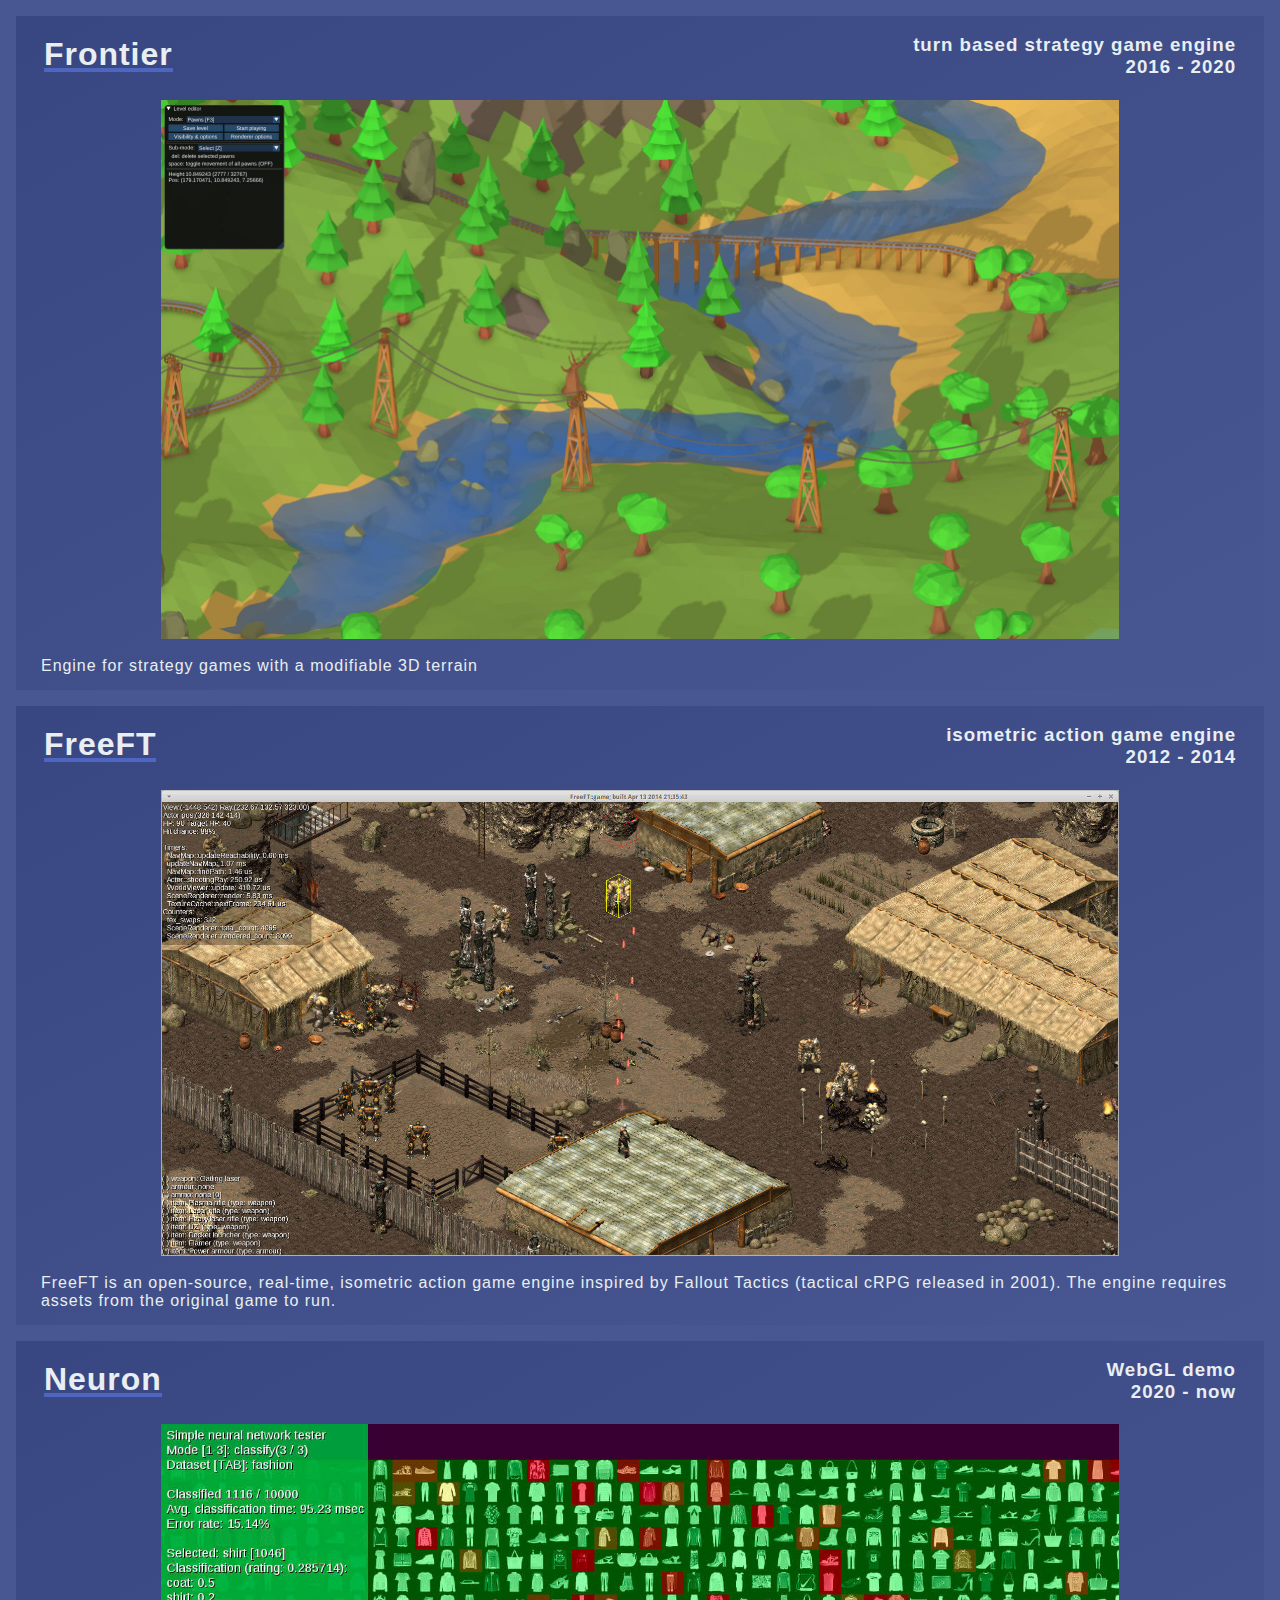
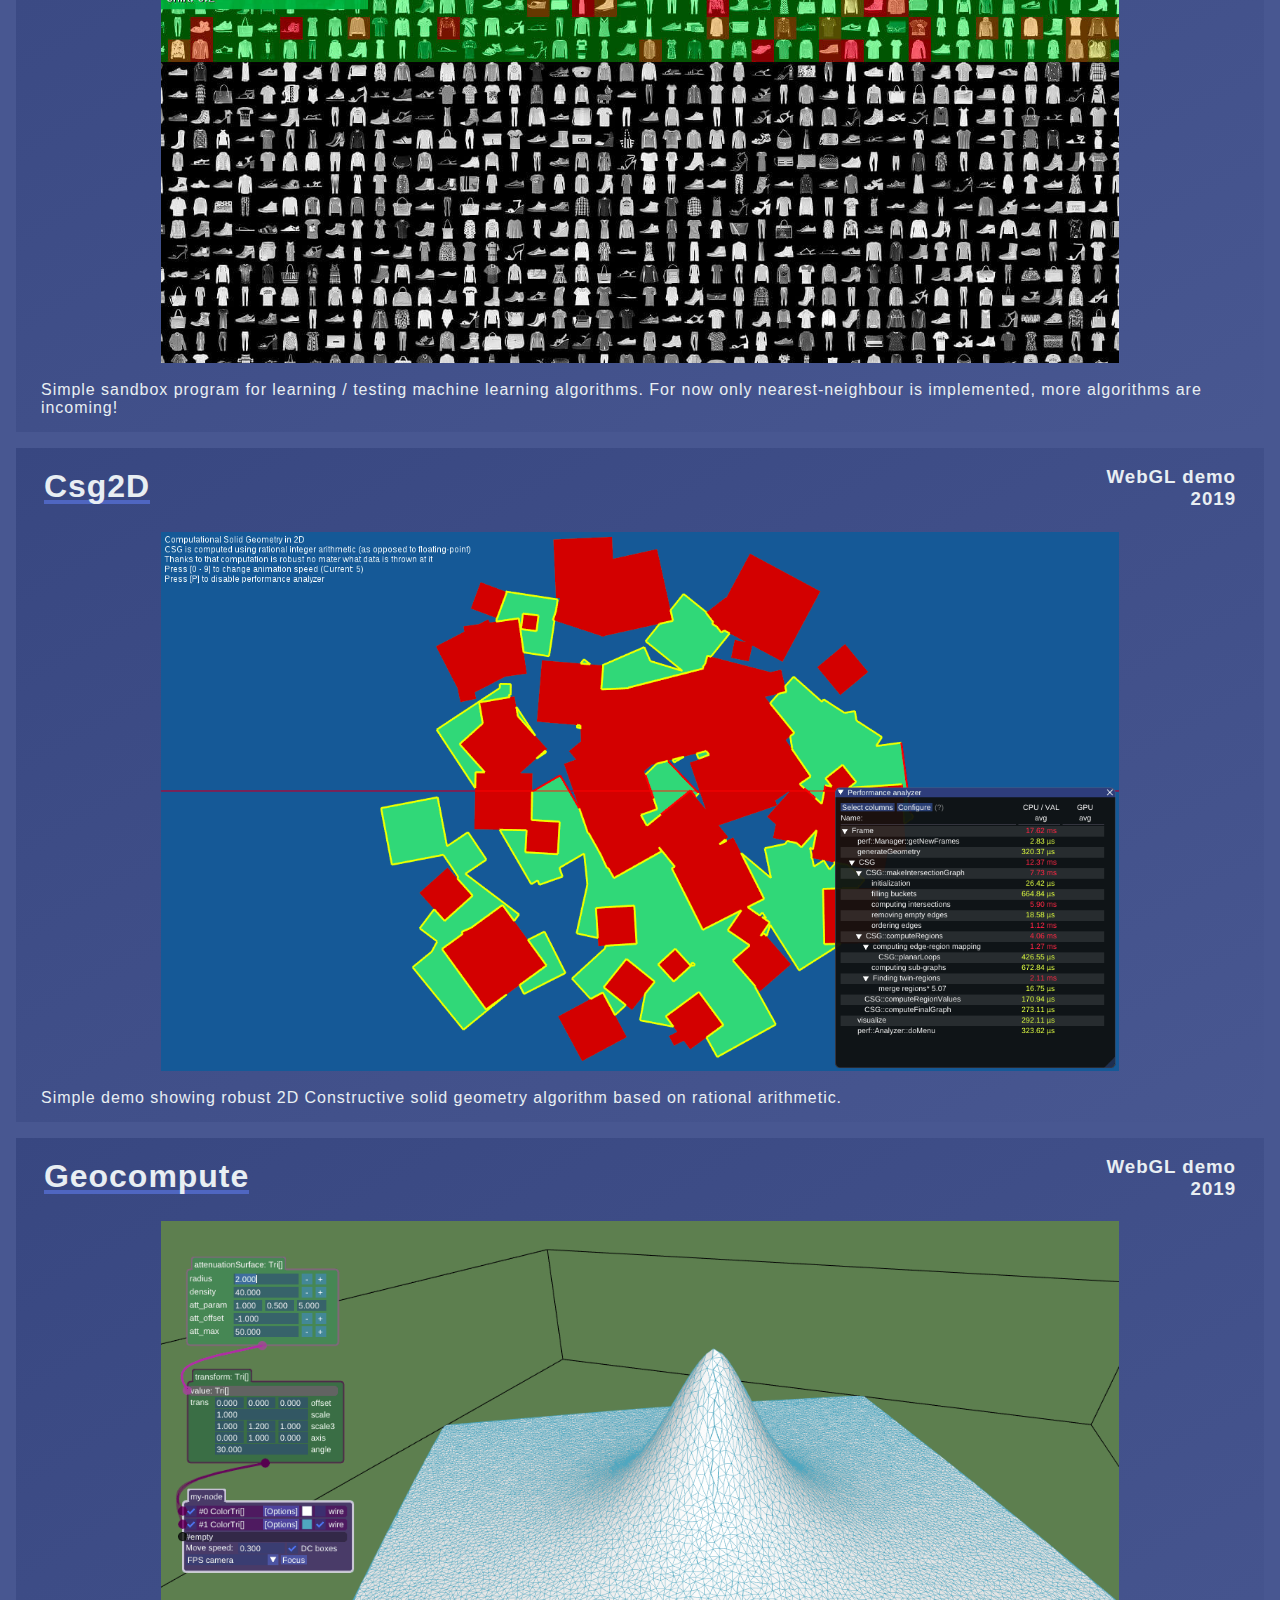
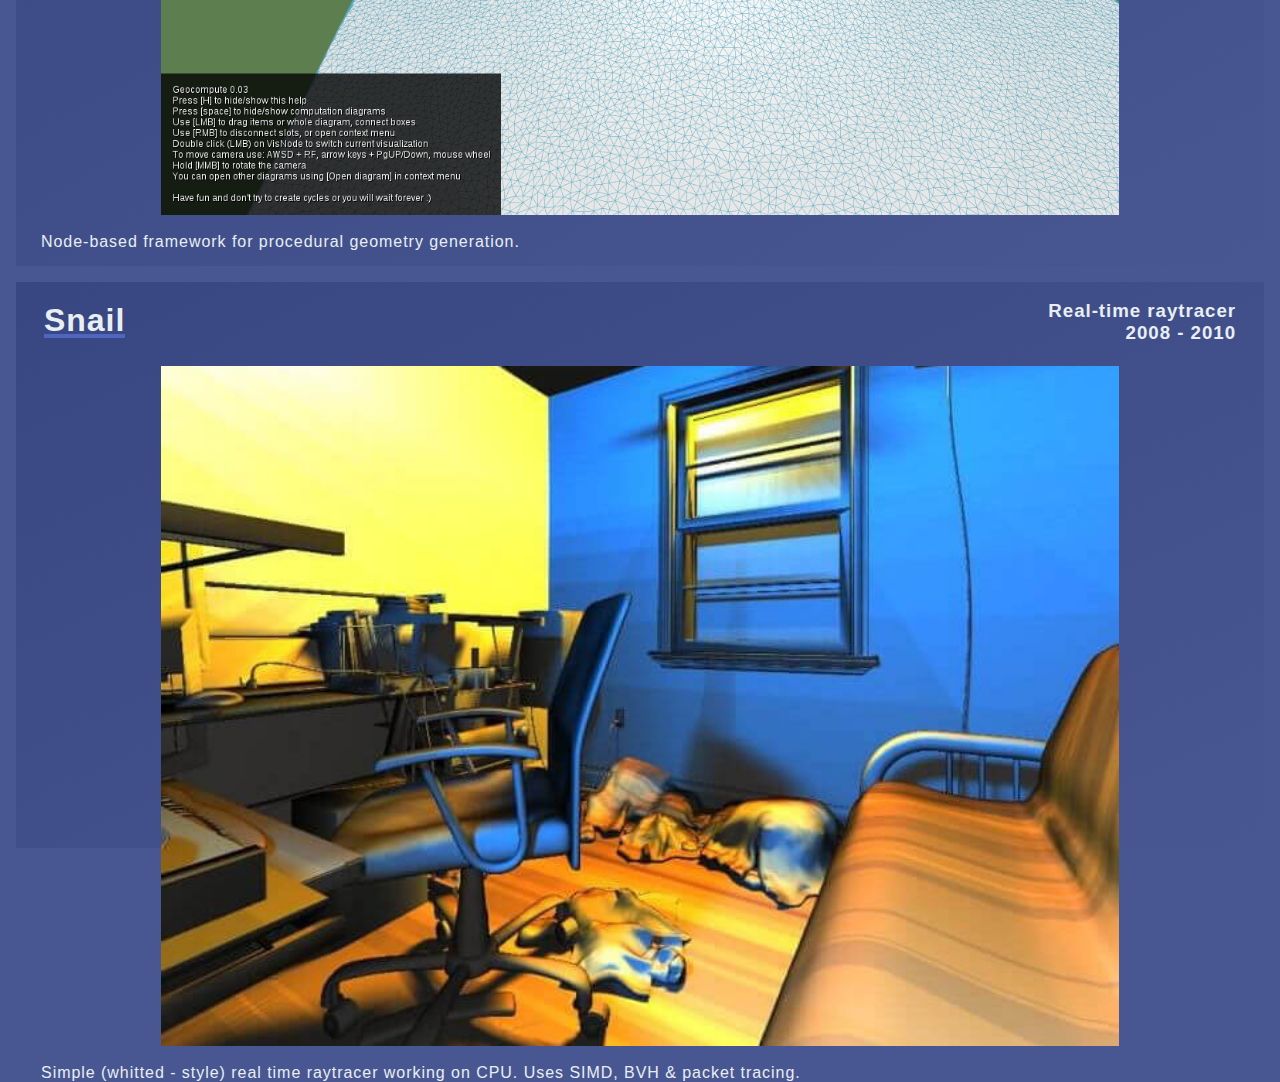
==== index.html @ 6be48909 "Initial commit" ====
<html>
	<head>
		<meta charset="UTF-8"/>
		<meta name="author" content="Krzysztof Jakubowski"/>
		<meta name="viewport" content="width=device-width, initial-scale=1.0"/>
		<title>Hazed Visions Games</title>
		<link rel="stylesheet" type="text/css" href="https://nadult.github.io/style.css"/>
	</head>
	<body class="main">
		<div id="outer">
			<div id="inner">
				<div id="dimensions"> </div>
				<div class="main-toc">
					<div>
						<div style="overflow:hidden">
							<table width="100%">
								<tr>
									<td>
										<h1 class="toc_title">
											<a href="https://nadult.github.io/frontier">Frontier</a>
										</h1>
									</td>
									<td style="align:right;">
										<h3 style="text-align:right;">
											<span>turn based strategy game engine</span>
											<br/>
											<span>2016 - 2020</span>
										</h3>
									</td>
								</tr>
							</table>
						</div>
						<a href="https://nadult.github.io/frontier">
							<image src="https://nadult.github.io/images/frontier/frontier2.jpg"/>
						</a>
						<br/>
						<span class="toc_desc">
		Engine for strategy games with a modifiable 3D terrain
	</span>
					</div>
					<div>
						<div style="overflow:hidden">
							<table width="100%">
								<tr>
									<td>
										<h1 class="toc_title">
											<a href="https://nadult.github.io/freeft">FreeFT</a>
										</h1>
									</td>
									<td style="align:right;">
										<h3 style="text-align:right;">
											<span>isometric action game engine</span>
											<br/>
											<span>2012 - 2014</span>
										</h3>
									</td>
								</tr>
							</table>
						</div>
						<a href="https://nadult.github.io/freeft">
							<image src="https://nadult.github.io/images/freeft/techdemo3a.jpg"/>
						</a>
						<br/>
						<span class="toc_desc">
		FreeFT is an open-source, real-time, isometric action game engine
			inspired by Fallout Tactics (tactical cRPG released in 2001).
		The engine requires assets from the original game to run.
	</span>
					</div>
					<div>
						<div style="overflow:hidden">
							<table width="100%">
								<tr>
									<td>
										<h1 class="toc_title">
											<a href="https://nadult.github.io/neuron">Neuron</a>
										</h1>
									</td>
									<td style="align:right;">
										<h3 style="text-align:right;">
											<span>WebGL demo</span>
											<br/>
											<span>2020 - now</span>
										</h3>
									</td>
								</tr>
							</table>
						</div>
						<a href="https://nadult.github.io/neuron">
							<image src="https://nadult.github.io/images/demos/neuron.jpg"/>
						</a>
						<br/>
						<span class="toc_desc">
		Simple sandbox program for learning / testing machine learning algorithms.
		For now only nearest-neighbour is implemented, more algorithms are incoming!
	</span>
					</div>
					<div>
						<div style="overflow:hidden">
							<table width="100%">
								<tr>
									<td>
										<h1 class="toc_title">
											<a href="https://nadult.github.io/csg2d">Csg2D</a>
										</h1>
									</td>
									<td style="align:right;">
										<h3 style="text-align:right;">
											<span>WebGL demo</span>
											<br/>
											<span>2019</span>
										</h3>
									</td>
								</tr>
							</table>
						</div>
						<a href="https://nadult.github.io/csg2d">
							<image src="https://nadult.github.io/images/demos/csg2d.png"/>
						</a>
						<br/>
						<span class="toc_desc">
		Simple demo showing robust 2D Constructive solid geometry algorithm based
		on rational arithmetic.
	</span>
					</div>
					<div>
						<div style="overflow:hidden">
							<table width="100%">
								<tr>
									<td>
										<h1 class="toc_title">
											<a href="https://nadult.github.io/geocompute">Geocompute</a>
										</h1>
									</td>
									<td style="align:right;">
										<h3 style="text-align:right;">
											<span>WebGL demo</span>
											<br/>
											<span>2019</span>
										</h3>
									</td>
								</tr>
							</table>
						</div>
						<a href="https://nadult.github.io/geocompute">
							<image src="https://nadult.github.io/images/demos/geocompute2.png"/>
						</a>
						<br/>
						<span class="toc_desc">
		Node-based framework for procedural geometry generation.
	</span>
					</div>
					<div>
						<div style="overflow:hidden">
							<table width="100%">
								<tr>
									<td>
										<h1 class="toc_title">
											<a href="https://nadult.github.io/snail">Snail</a>
										</h1>
									</td>
									<td style="align:right;">
										<h3 style="text-align:right;">
											<span>Real-time raytracer</span>
											<br/>
											<span>2008 - 2010</span>
										</h3>
									</td>
								</tr>
							</table>
						</div>
						<a href="https://nadult.github.io/snail">
							<image src="https://nadult.github.io/images/snail/cropped.jpg"/>
						</a>
						<br/>
						<span class="toc_desc">
		Simple (whitted - style) real time raytracer working on CPU. Uses SIMD, BVH &amp; packet tracing.
	</span>
					</div>
				</div>
			</div>
		</div>
	</body>
</html>
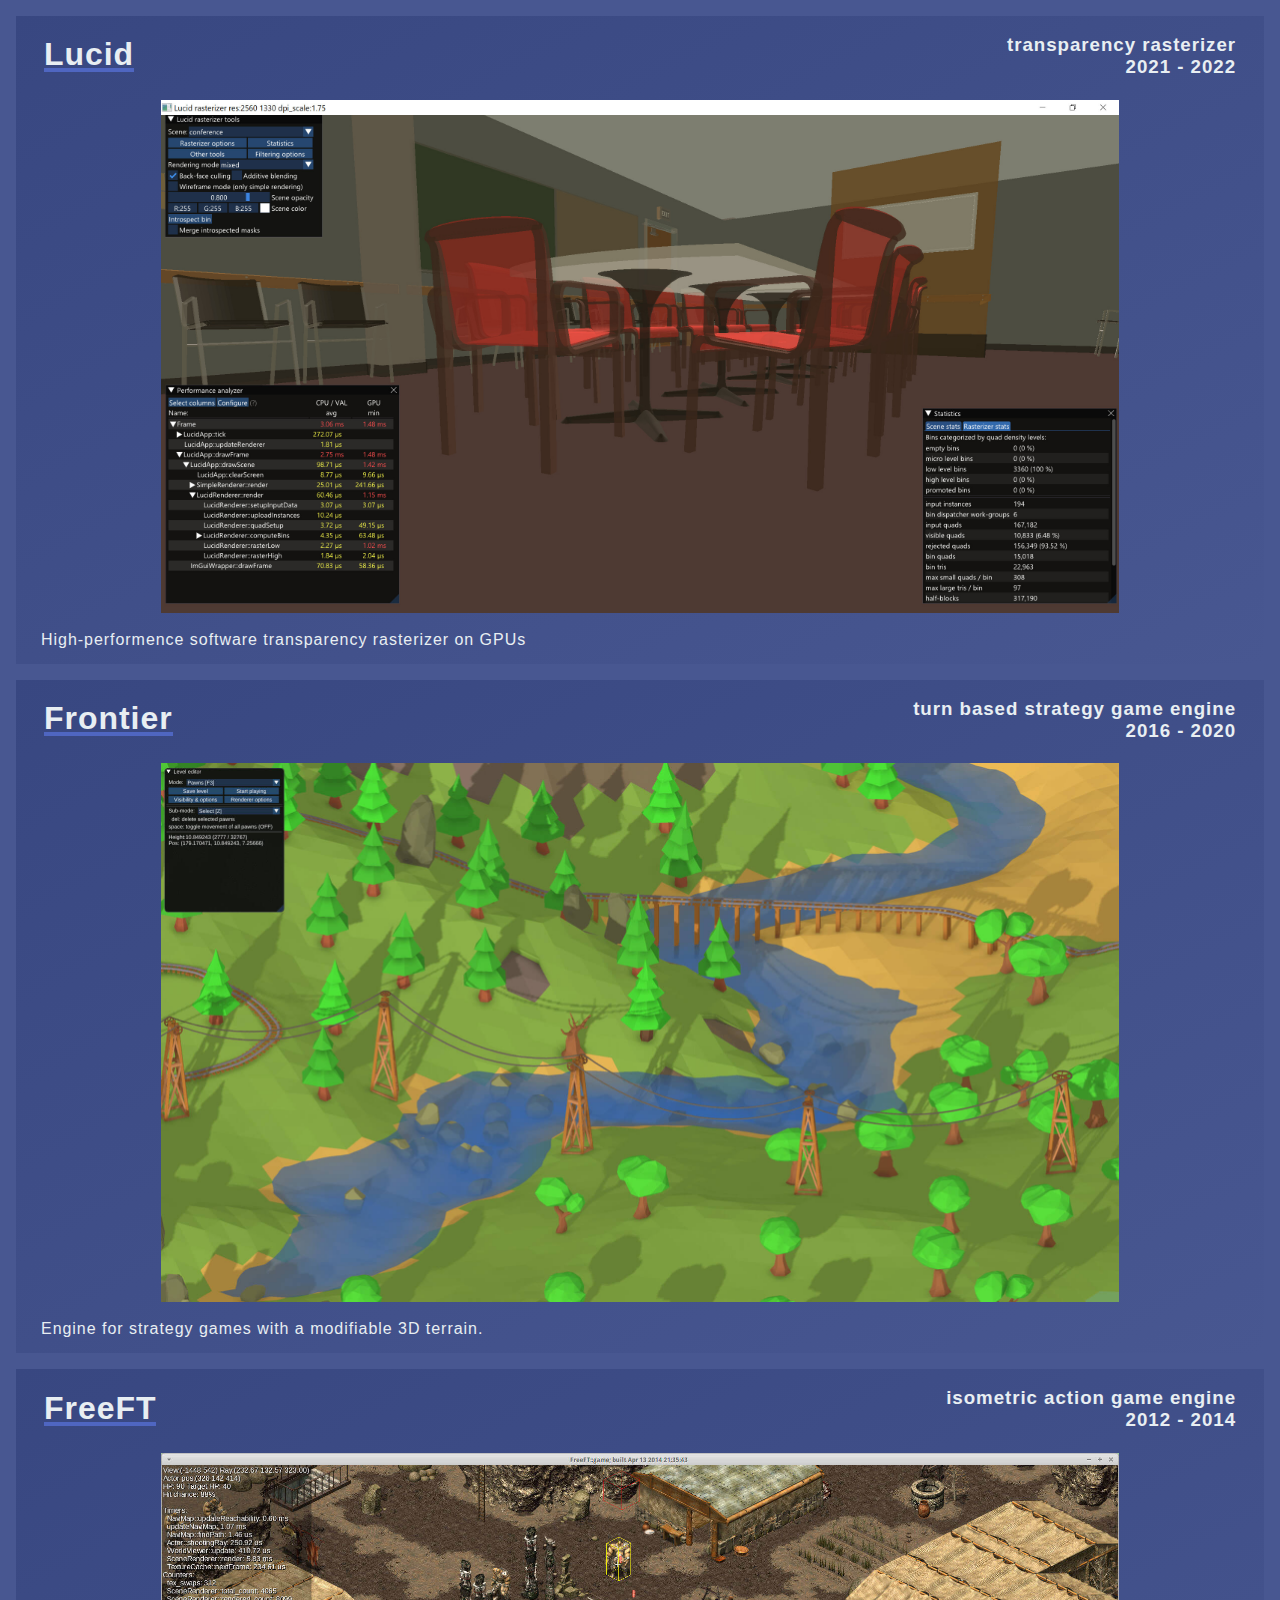
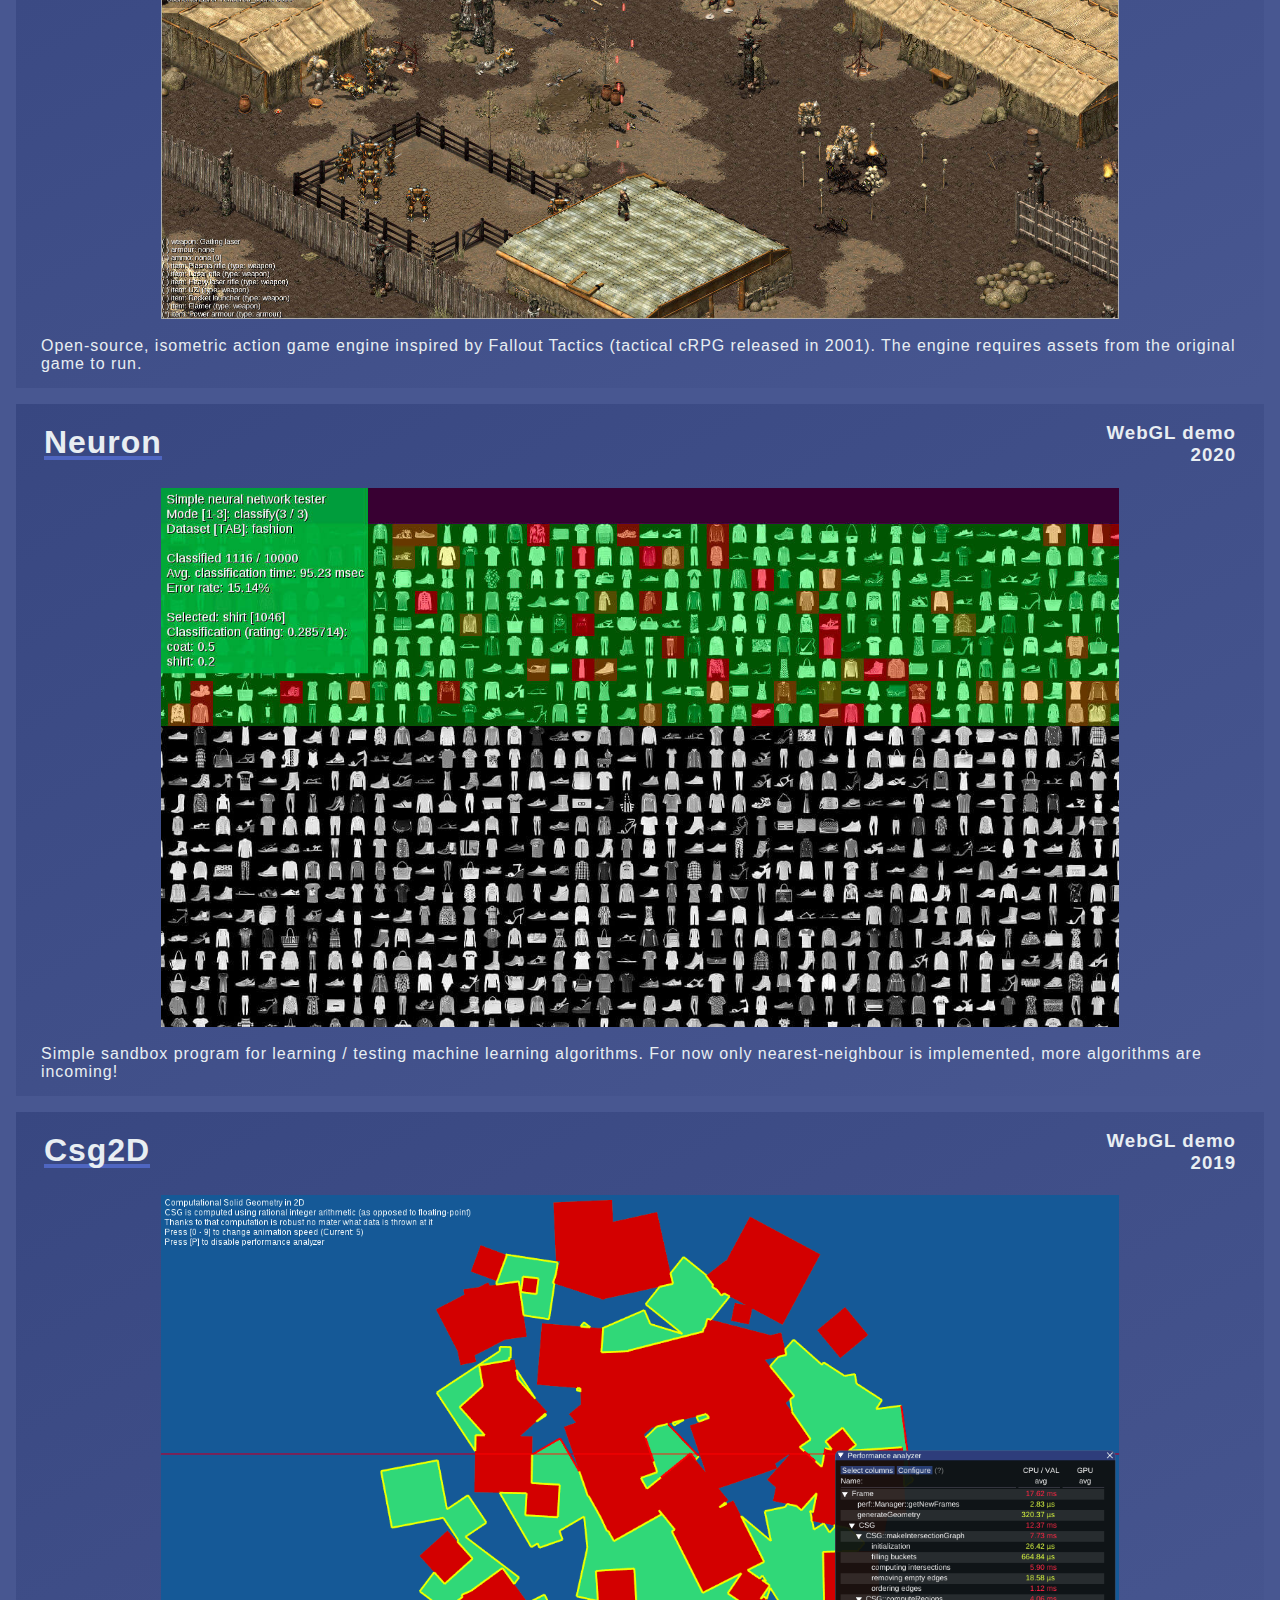
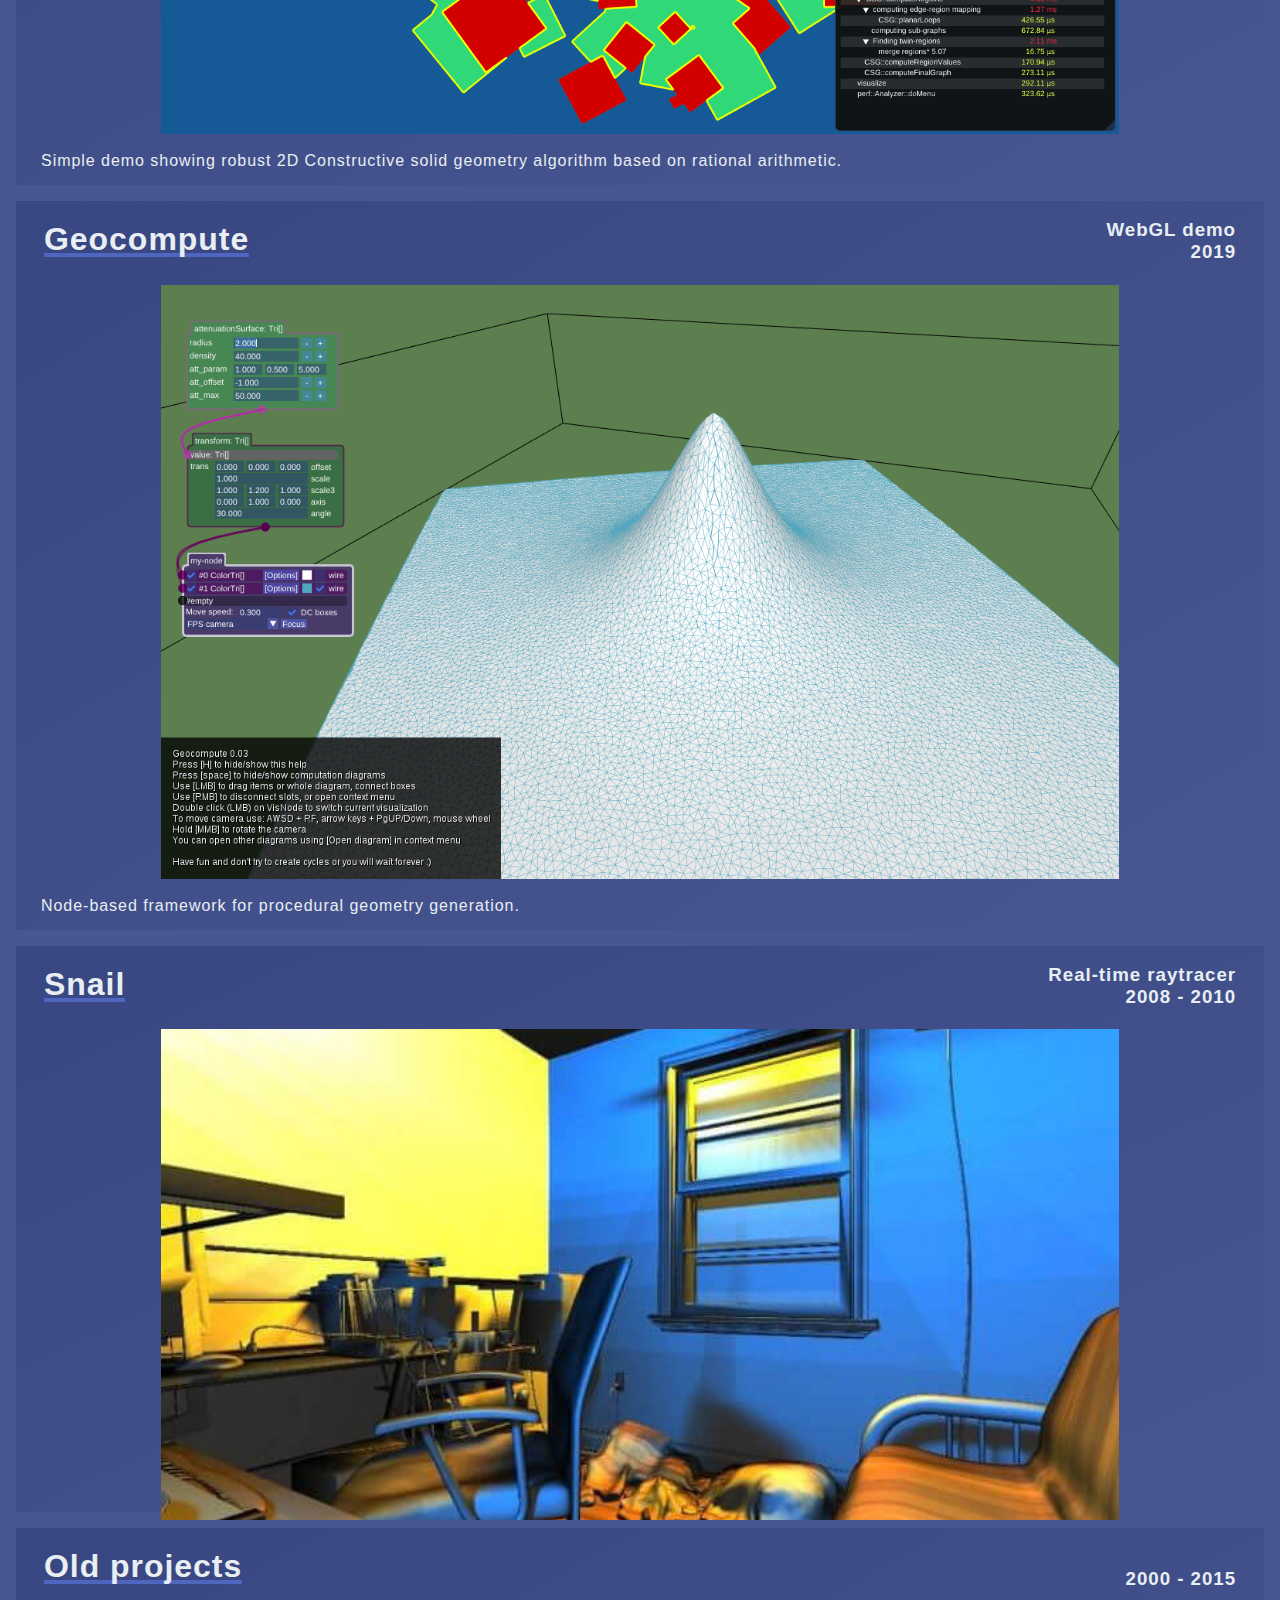
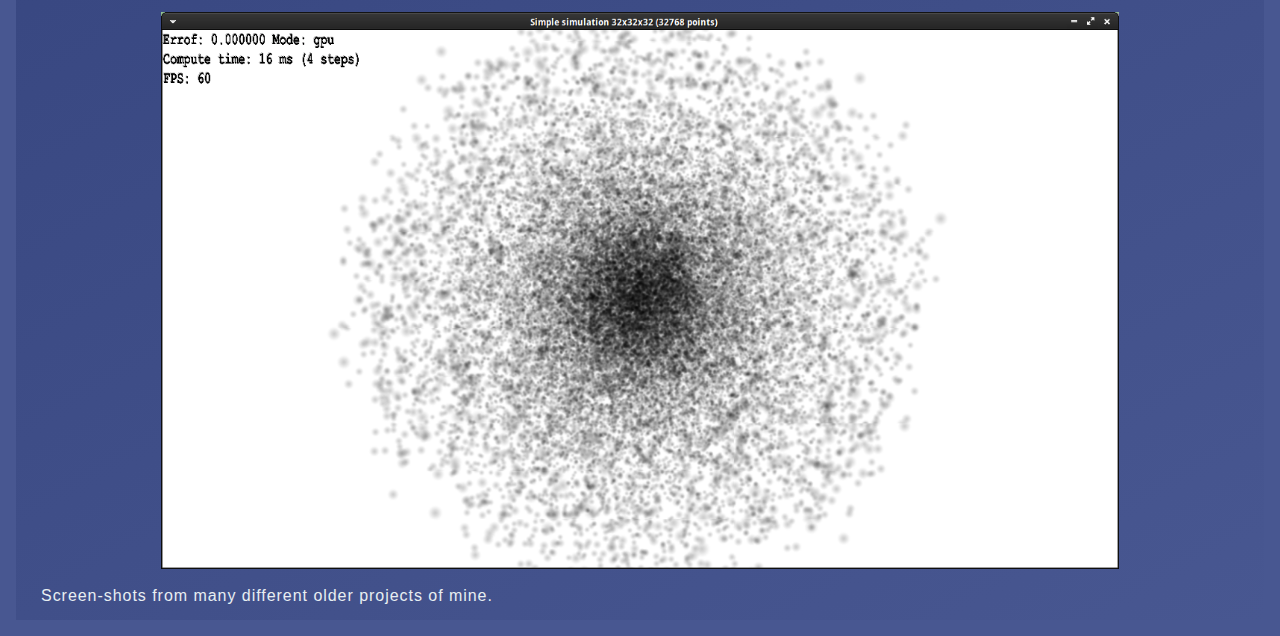
==== commit 42d7cf33: "Foobar" ====
--- a/index.html
+++ b/index.html
@@ -17,6 +17,33 @@
 								<tr>
 									<td>
 										<h1 class="toc_title">
+											<a href="https://nadult.github.io/lucid">Lucid</a>
+										</h1>
+									</td>
+									<td style="align:right;">
+										<h3 style="text-align:right;">
+											<span>transparency rasterizer</span>
+											<br/>
+											<span>2021 - 2022</span>
+										</h3>
+									</td>
+								</tr>
+							</table>
+						</div>
+						<a href="https://nadult.github.io/lucid">
+							<image src="https://nadult.github.io/images/lucid/lucid2.jpg"/>
+						</a>
+						<br/>
+						<span class="toc_desc">
+		High-performence software transparency rasterizer on GPUs
+	</span>
+					</div>
+					<div>
+						<div style="overflow:hidden">
+							<table width="100%">
+								<tr>
+									<td>
+										<h1 class="toc_title">
 											<a href="https://nadult.github.io/frontier">Frontier</a>
 										</h1>
 									</td>
@@ -35,7 +62,7 @@
 						</a>
 						<br/>
 						<span class="toc_desc">
-		Engine for strategy games with a modifiable 3D terrain
+		Engine for strategy games with a modifiable 3D terrain.
 	</span>
 					</div>
 					<div>
@@ -62,8 +89,8 @@
 						</a>
 						<br/>
 						<span class="toc_desc">
-		FreeFT is an open-source, real-time, isometric action game engine
-			inspired by Fallout Tactics (tactical cRPG released in 2001).
+		Open-source, isometric action game engine inspired by
+		Fallout Tactics (tactical cRPG released in 2001).
 		The engine requires assets from the original game to run.
 	</span>
 					</div>
@@ -80,7 +107,7 @@
 										<h3 style="text-align:right;">
 											<span>WebGL demo</span>
 											<br/>
-											<span>2020 - now</span>
+											<span>2020</span>
 										</h3>
 									</td>
 								</tr>
@@ -174,7 +201,34 @@
 						</a>
 						<br/>
 						<span class="toc_desc">
-		Simple (whitted - style) real time raytracer working on CPU. Uses SIMD, BVH &amp; packet tracing.
+		Simple (whitted - style) real-time raytracer working on CPU. Uses SIMD, BVH &amp; packet tracing.
+	</span>
+					</div>
+					<div>
+						<div style="overflow:hidden">
+							<table width="100%">
+								<tr>
+									<td>
+										<h1 class="toc_title">
+											<a href="https://nadult.github.io/old_projects">Old projects</a>
+										</h1>
+									</td>
+									<td style="align:right;">
+										<h3 style="text-align:right;">
+											<span/>
+											<br/>
+											<span>2000 - 2015</span>
+										</h3>
+									</td>
+								</tr>
+							</table>
+						</div>
+						<a href="https://nadult.github.io/old_projects">
+							<image src="https://nadult.github.io/images/old_projects/cuda_particles.png"/>
+						</a>
+						<br/>
+						<span class="toc_desc">
+		Screen-shots from many different older projects of mine.
 	</span>
 					</div>
 				</div>
